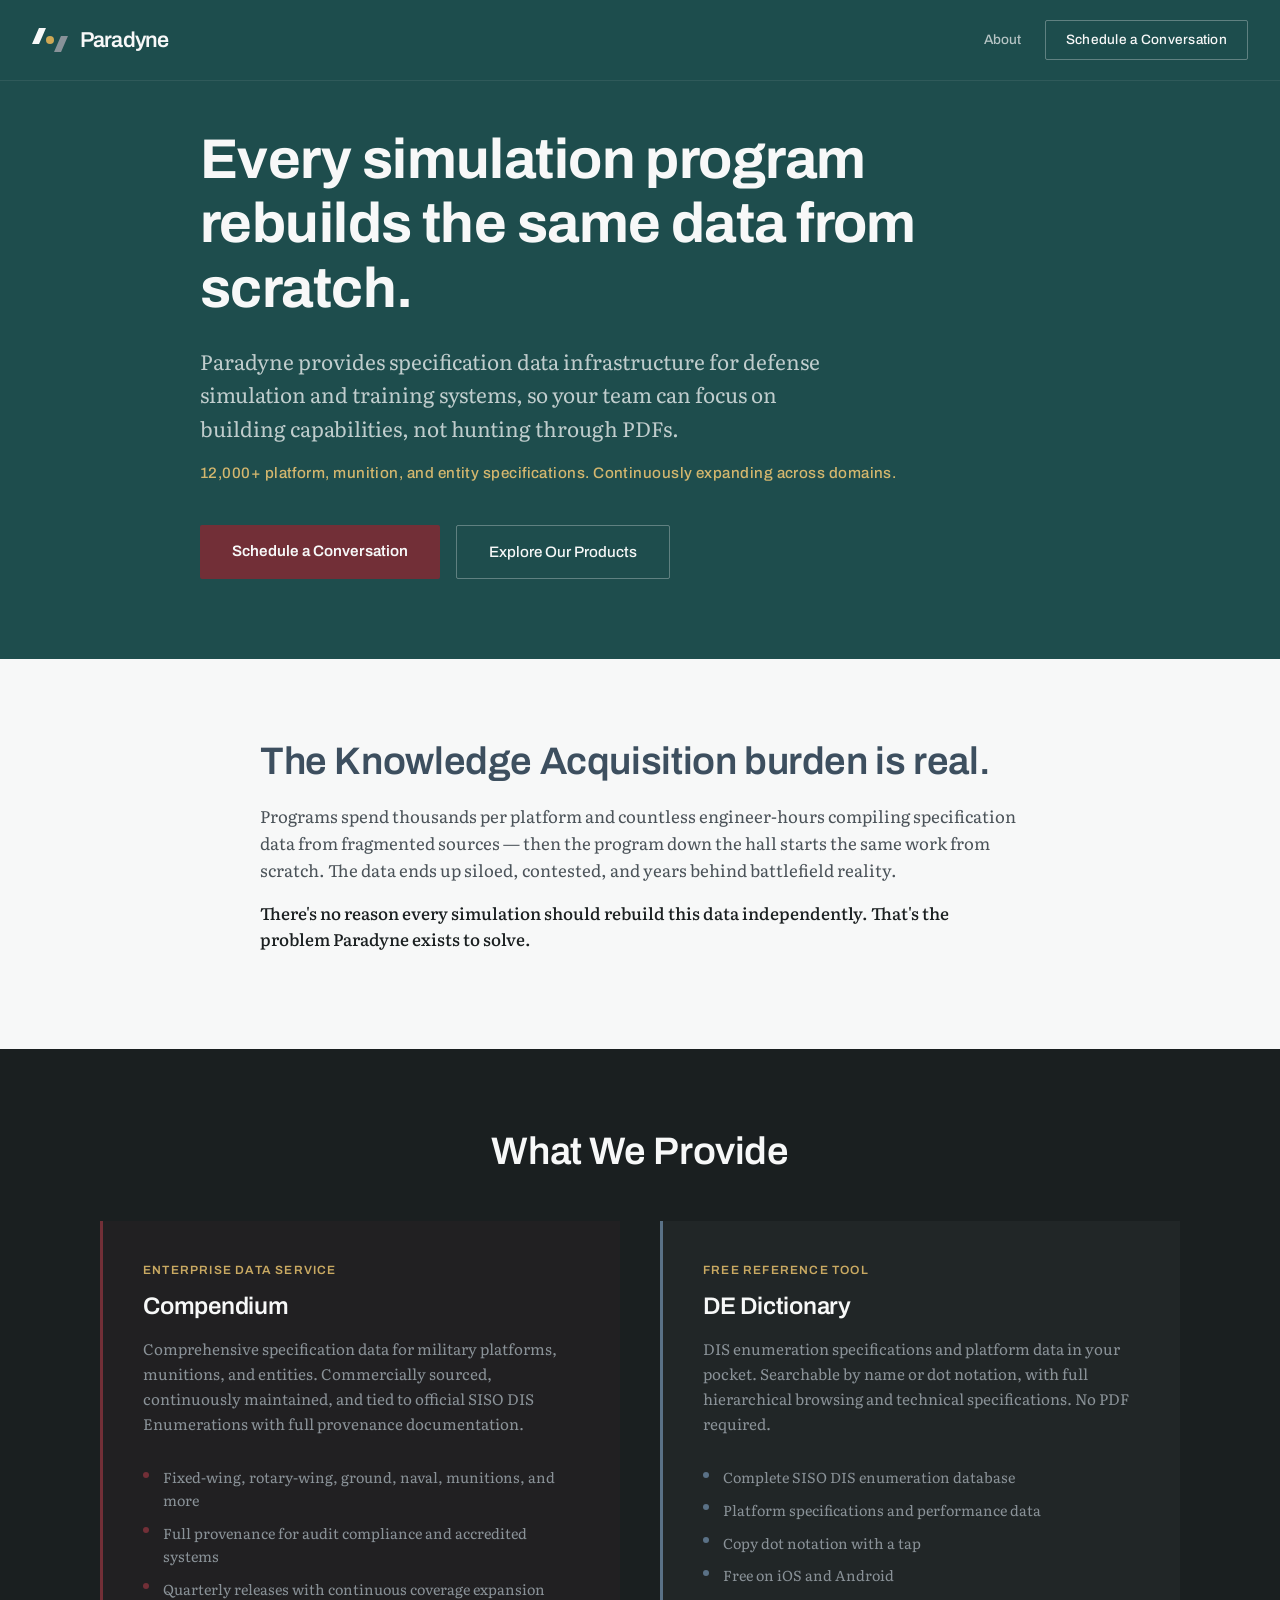
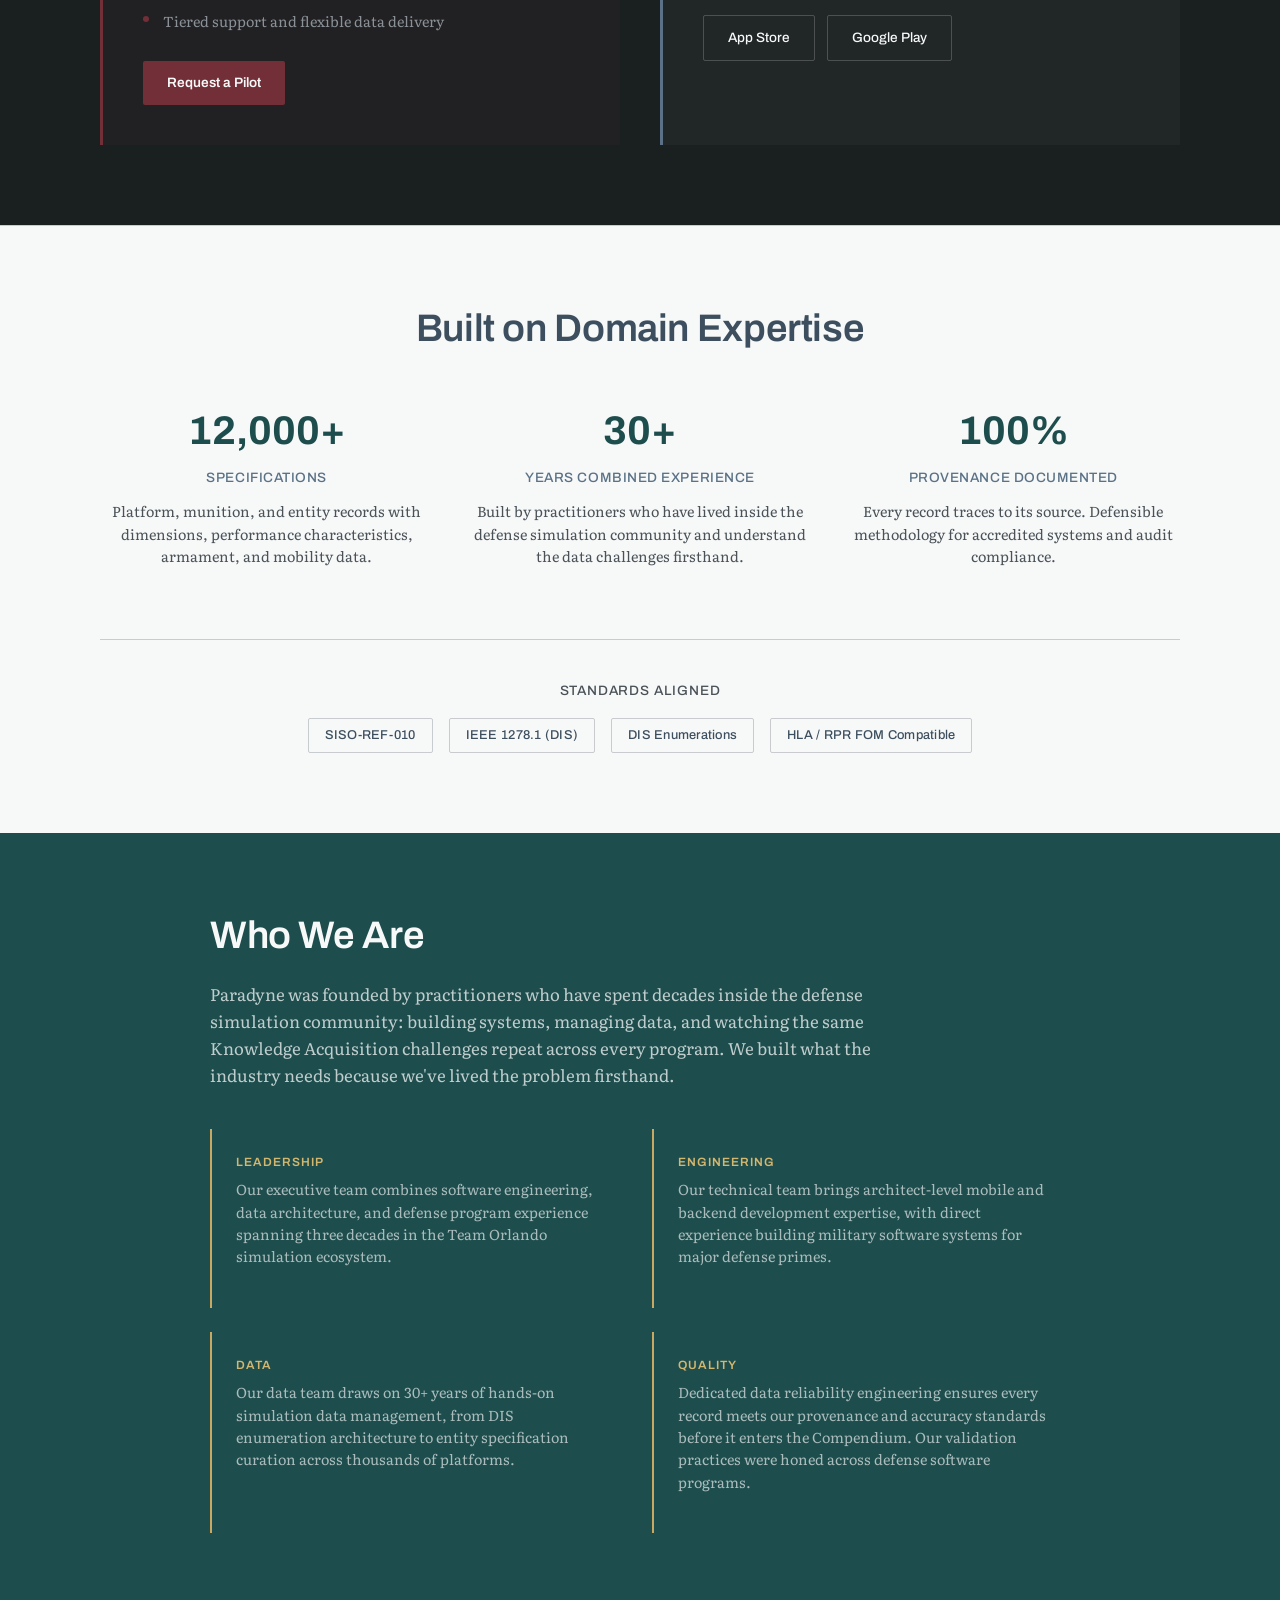
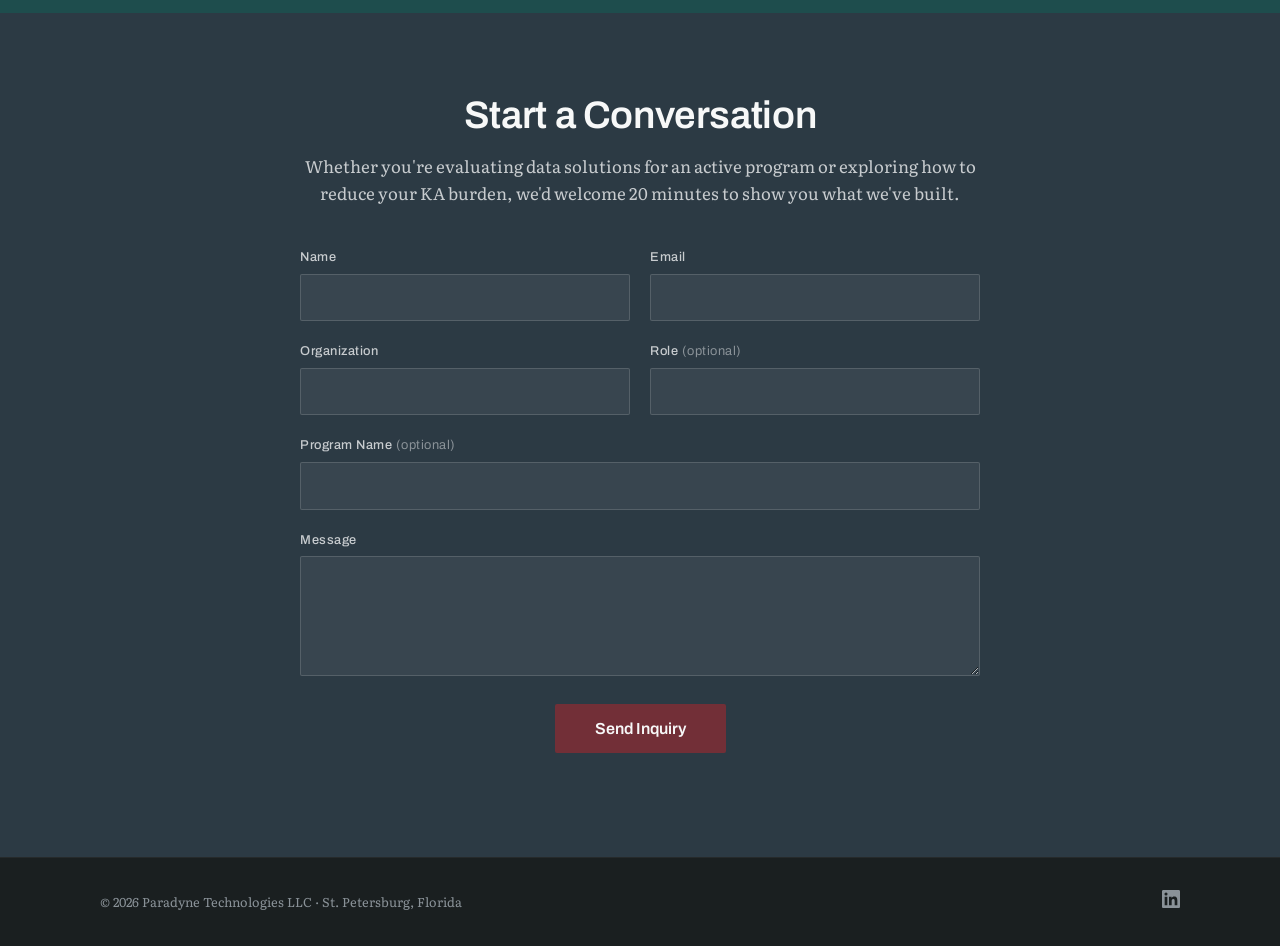
==== index.html @ e654d066 "Initial commit" ====
<!DOCTYPE html>
<html lang="en">
<head>
  <meta charset="UTF-8">
  <meta name="viewport" content="width=device-width, initial-scale=1.0">
  <title>Paradyne Technologies — Specification Data for Defense Simulation</title>
  <meta name="description" content="Authoritative specification data for defense simulation and training systems. 12,000+ platform, munition, and entity specifications tied to SISO DIS Enumerations.">
  <link rel="preconnect" href="https://fonts.googleapis.com">
  <link rel="preconnect" href="https://fonts.gstatic.com" crossorigin>
  <link href="https://fonts.googleapis.com/css2?family=Archivo:wght@500;600;700&family=Literata:ital,wght@0,400;0,500;1,400&display=swap" rel="stylesheet">
  <style>
    /* ===== Reset & Base ===== */
    *, *::before, *::after { margin: 0; padding: 0; box-sizing: border-box; }

    :root {
      /* Primary */
      --cinnabar: #722f37;
      --bearing: #3d4f5f;
      /* Secondary */
      --cranberry: #8b3a44;
      --steel: #5a7186;
      --deep-slate: #2c3a44;
      --fathom: #1e4d4d;
      /* Neutral */
      --near-black: #1a1f20;
      --graphite: #4a5258;
      --pewter: #8a9298;
      --silver: #c8cccf;
      --off-white: #f7f8f8;
      /* Accent */
      --copper: #b87333;
      --brass: #c9a962;
    }

    html { scroll-behavior: smooth; }

    body {
      font-family: 'Literata', Georgia, 'Times New Roman', serif;
      font-size: 18px;
      line-height: 1.6;
      color: var(--near-black);
      background: var(--off-white);
      -webkit-font-smoothing: antialiased;
      -moz-osx-font-smoothing: grayscale;
    }

    /* ===== Typography ===== */
    h1, h2, h3 {
      font-family: 'Archivo', -apple-system, 'Segoe UI', sans-serif;
      line-height: 1.15;
      letter-spacing: -0.01em;
    }

    h1 {
      font-weight: 700;
      font-size: clamp(2.2rem, 5vw, 3.5rem);
    }

    h2 {
      font-weight: 600;
      font-size: clamp(1.6rem, 3.5vw, 2.4rem);
      margin-bottom: 1.25rem;
    }

    h3 {
      font-family: 'Literata', Georgia, serif;
      font-weight: 500;
      font-size: 1.25rem;
      margin-bottom: 0.75rem;
    }

    p {
      margin-bottom: 1rem;
    }

    a {
      color: inherit;
      text-decoration: none;
    }

    /* ===== Layout ===== */
    .section {
      padding: 5rem 1.5rem;
    }

    .container {
      max-width: 1080px;
      margin: 0 auto;
    }

    /* ===== Header / Nav ===== */
    .site-header {
      position: fixed;
      top: 0;
      left: 0;
      right: 0;
      z-index: 100;
      padding: 1.25rem 2rem;
      display: flex;
      align-items: center;
      justify-content: space-between;
      background: rgba(30, 77, 77, 0.95);
      backdrop-filter: blur(8px);
      -webkit-backdrop-filter: blur(8px);
      border-bottom: 1px solid rgba(247, 248, 248, 0.08);
    }

    .logo-lockup {
      display: flex;
      align-items: center;
      gap: 0.75rem;
    }

    .logo-lockup img {
      height: 28px;
      width: auto;
      flex-shrink: 0;
    }

    .wordmark {
      font-family: 'Archivo', sans-serif;
      font-weight: 600;
      font-size: 1.35rem;
      color: var(--off-white);
      letter-spacing: -0.04em;
    }

    .nav-cta {
      font-family: 'Archivo', sans-serif;
      font-weight: 500;
      font-size: 0.85rem;
      color: var(--off-white);
      border: 1px solid rgba(247, 248, 248, 0.3);
      padding: 0.5rem 1.25rem;
      border-radius: 2px;
      transition: all 0.2s ease;
      letter-spacing: 0.02em;
    }

    .nav-cta:hover {
      background: rgba(247, 248, 248, 0.1);
      border-color: rgba(247, 248, 248, 0.5);
    }

    /* ===== Hero (on Fathom) ===== */
    .hero {
      background: var(--fathom);
      color: var(--off-white);
      padding: 8rem 1.5rem 5rem;
    }

    .hero .container {
      max-width: 880px;
    }

    .hero h1 {
      margin-bottom: 1.5rem;
    }

    .hero .subtitle {
      font-size: clamp(1.05rem, 2.2vw, 1.3rem);
      color: rgba(247, 248, 248, 0.75);
      max-width: 640px;
      margin-bottom: 1rem;
    }

    .hero .data-line {
      font-family: 'Archivo', sans-serif;
      font-weight: 500;
      font-size: 0.95rem;
      color: #d4b76e;
      letter-spacing: 0.03em;
      margin-bottom: 2.5rem;
    }

    .hero-ctas {
      display: flex;
      gap: 1rem;
      flex-wrap: wrap;
    }

    .btn-primary {
      font-family: 'Archivo', sans-serif;
      font-weight: 600;
      font-size: 0.95rem;
      background: var(--cinnabar);
      color: var(--off-white);
      padding: 0.85rem 2rem;
      border: none;
      border-radius: 2px;
      cursor: pointer;
      transition: background 0.2s ease;
      text-decoration: none;
      display: inline-block;
    }

    .btn-primary:hover {
      background: var(--cranberry);
    }

    .btn-secondary {
      font-family: 'Archivo', sans-serif;
      font-weight: 500;
      font-size: 0.95rem;
      color: var(--off-white);
      padding: 0.85rem 2rem;
      border: 1px solid rgba(247, 248, 248, 0.3);
      border-radius: 2px;
      cursor: pointer;
      transition: all 0.2s ease;
      text-decoration: none;
      display: inline-block;
      background: transparent;
    }

    .btn-secondary:hover {
      border-color: rgba(247, 248, 248, 0.6);
      background: rgba(247, 248, 248, 0.05);
    }

    /* ===== Problem Section (light) ===== */
    .problem {
      background: var(--off-white);
      color: var(--near-black);
    }

    .problem .container {
      max-width: 760px;
    }

    .problem h2 {
      color: var(--bearing);
    }

    .problem p {
      color: var(--graphite);
      font-size: 1.05rem;
    }

    .problem .emphasis {
      color: var(--near-black);
      font-weight: 500;
    }

    /* ===== Products Section (dark) ===== */
    .products {
      background: var(--near-black);
      color: var(--off-white);
    }

    .products h2 {
      text-align: center;
      margin-bottom: 3rem;
    }

    .products-grid {
      display: grid;
      grid-template-columns: 1fr 1fr;
      gap: 2.5rem;
    }

    .product-card {
      padding: 2.5rem;
      background: rgba(247, 248, 248, 0.03);
      border-left: 3px solid var(--steel);
      border-radius: 0;
    }

    .product-card.compendium {
      background: rgba(114, 47, 55, 0.08);
      border-left: 3px solid var(--cinnabar);
    }

    .product-label {
      font-family: 'Archivo', sans-serif;
      font-weight: 600;
      font-size: 0.75rem;
      letter-spacing: 0.1em;
      text-transform: uppercase;
      color: var(--brass);
      margin-bottom: 0.75rem;
    }

    .product-card h3 {
      font-family: 'Archivo', sans-serif;
      font-weight: 600;
      font-size: 1.5rem;
      margin-bottom: 1rem;
    }

    .product-card p {
      color: var(--pewter);
      font-size: 0.95rem;
      line-height: 1.65;
      margin-bottom: 1.5rem;
    }

    .product-card .btn-primary {
      font-size: 0.85rem;
      padding: 0.7rem 1.5rem;
    }

    .product-card .btn-outline {
      font-family: 'Archivo', sans-serif;
      font-weight: 500;
      font-size: 0.85rem;
      color: var(--off-white);
      padding: 0.7rem 1.5rem;
      border: 1px solid rgba(247, 248, 248, 0.2);
      border-radius: 2px;
      text-decoration: none;
      display: inline-block;
      transition: all 0.2s ease;
    }

    .product-card .btn-outline:hover {
      border-color: rgba(247, 248, 248, 0.5);
      background: rgba(247, 248, 248, 0.05);
    }

    .product-features {
      list-style: none;
      margin-bottom: 1.5rem;
    }

    .product-features li {
      color: var(--pewter);
      font-size: 0.9rem;
      padding: 0.3rem 0;
      padding-left: 1.25rem;
      position: relative;
    }

    .product-features li::before {
      content: '';
      position: absolute;
      left: 0;
      top: 0.7rem;
      width: 6px;
      height: 6px;
      background: var(--cinnabar);
      border-radius: 50%;
    }

    .product-card.dictionary .product-features li::before {
      background: var(--steel);
    }

    /* ===== Credibility Section (light) ===== */
    .credibility {
      background: var(--off-white);
      border-top: 1px solid var(--silver);
    }

    .credibility h2 {
      color: var(--bearing);
      text-align: center;
      margin-bottom: 3rem;
    }

    .cred-grid {
      display: grid;
      grid-template-columns: repeat(3, 1fr);
      gap: 2.5rem;
    }

    .cred-item {
      text-align: center;
    }

    .cred-number {
      font-family: 'Archivo', sans-serif;
      font-weight: 700;
      font-size: 2.5rem;
      color: var(--fathom);
      margin-bottom: 0.25rem;
    }

    .cred-label {
      font-family: 'Archivo', sans-serif;
      font-weight: 500;
      font-size: 0.85rem;
      color: var(--steel);
      letter-spacing: 0.04em;
      text-transform: uppercase;
      margin-bottom: 0.75rem;
    }

    .cred-detail {
      font-size: 0.9rem;
      color: var(--graphite);
      line-height: 1.55;
    }

    .standards-bar {
      margin-top: 3.5rem;
      padding-top: 2.5rem;
      border-top: 1px solid var(--silver);
      text-align: center;
    }

    .standards-bar p {
      font-family: 'Archivo', sans-serif;
      font-weight: 500;
      font-size: 0.85rem;
      color: var(--graphite);
      letter-spacing: 0.06em;
      text-transform: uppercase;
    }

    .standards-tags {
      display: flex;
      justify-content: center;
      gap: 1rem;
      flex-wrap: wrap;
      margin-top: 1rem;
    }

    .standards-tags span {
      font-family: 'Archivo', sans-serif;
      font-weight: 500;
      font-size: 0.8rem;
      color: var(--bearing);
      border: 1px solid var(--silver);
      padding: 0.4rem 1rem;
      border-radius: 2px;
      letter-spacing: 0.02em;
    }

    /* ===== About Section (dark, Fathom) ===== */
    .about {
      background: var(--fathom);
      color: var(--off-white);
    }

    .about .container {
      max-width: 860px;
    }

    .about h2 {
      margin-bottom: 1.5rem;
    }

    .about .about-intro {
      color: rgba(247, 248, 248, 0.75);
      font-size: 1.05rem;
      max-width: 680px;
      margin-bottom: 2.5rem;
    }

    .team-highlights {
      display: grid;
      grid-template-columns: repeat(2, 1fr);
      gap: 1.5rem;
    }

    .team-highlight {
      padding: 1.5rem;
      border-left: 2px solid var(--brass);
    }

    .team-highlight .th-role {
      font-family: 'Archivo', sans-serif;
      font-weight: 600;
      font-size: 0.75rem;
      letter-spacing: 0.08em;
      text-transform: uppercase;
      color: #d4b76e;
      margin-bottom: 0.4rem;
    }

    .team-highlight p {
      color: rgba(247, 248, 248, 0.65);
      font-size: 0.9rem;
      line-height: 1.55;
    }

    /* ===== Contact Section (dark) ===== */
    .contact {
      background: var(--deep-slate);
      color: var(--off-white);
    }

    .contact .container {
      max-width: 680px;
    }

    .contact h2 {
      margin-bottom: 1rem;
      text-align: center;
    }

    .contact .contact-body {
      color: var(--silver);
      font-size: 1.05rem;
      margin-bottom: 2.5rem;
      text-align: center;
    }

    .contact-form {
      text-align: left;
    }

    .form-row {
      display: grid;
      grid-template-columns: 1fr 1fr;
      gap: 1.25rem;
    }

    .form-group {
      margin-bottom: 1.25rem;
    }

    .form-group.full-width {
      grid-column: 1 / -1;
    }

    .form-group label {
      display: block;
      font-family: 'Archivo', sans-serif;
      font-weight: 500;
      font-size: 0.8rem;
      letter-spacing: 0.04em;
      color: var(--silver);
      margin-bottom: 0.4rem;
    }

    .form-group label .optional {
      color: var(--pewter);
      font-weight: 400;
    }

    .form-group input,
    .form-group textarea {
      width: 100%;
      padding: 0.7rem 0.9rem;
      font-family: 'Literata', Georgia, serif;
      font-size: 0.95rem;
      color: var(--off-white);
      background: rgba(247, 248, 248, 0.06);
      border: 1px solid rgba(247, 248, 248, 0.15);
      border-radius: 2px;
      transition: border-color 0.2s ease, background 0.2s ease;
      -webkit-appearance: none;
    }

    .form-group input::placeholder,
    .form-group textarea::placeholder {
      color: var(--graphite);
    }

    .form-group input:focus,
    .form-group textarea:focus {
      outline: none;
      border-color: rgba(247, 248, 248, 0.35);
      background: rgba(247, 248, 248, 0.09);
    }

    .form-group textarea {
      min-height: 120px;
      resize: vertical;
    }

    .form-submit {
      text-align: center;
      margin-top: 0.5rem;
    }

    .form-submit .btn-primary {
      font-size: 1rem;
      padding: 1rem 2.5rem;
      border: none;
      cursor: pointer;
    }

    .form-submit .btn-primary:disabled {
      opacity: 0.6;
      cursor: not-allowed;
    }

    .form-status {
      text-align: center;
      margin-top: 1.5rem;
      font-size: 0.95rem;
    }

    .form-status.success {
      color: var(--brass);
    }

    .form-status.error {
      color: var(--cranberry);
    }

    /* ===== Footer ===== */
    .site-footer {
      background: var(--near-black);
      color: var(--pewter);
      padding: 2rem 1.5rem;
      border-top: 1px solid rgba(247, 248, 248, 0.05);
    }

    .footer-inner {
      max-width: 1080px;
      margin: 0 auto;
      display: flex;
      justify-content: space-between;
      align-items: center;
      flex-wrap: wrap;
      gap: 1rem;
    }

    .footer-left {
      font-size: 0.8rem;
    }

    .footer-right {
      display: flex;
      gap: 1.5rem;
      align-items: center;
    }

    .footer-right a {
      color: var(--pewter);
      font-size: 0.8rem;
      transition: color 0.2s ease;
    }

    .footer-right a:hover {
      color: var(--off-white);
    }

    /* LinkedIn icon */
    .linkedin-icon {
      width: 18px;
      height: 18px;
      fill: var(--pewter);
      transition: fill 0.2s ease;
    }

    .footer-right a:hover .linkedin-icon {
      fill: var(--off-white);
    }

    /* ===== Skip Link ===== */
    .skip-link {
      position: absolute;
      top: -100%;
      left: 1rem;
      z-index: 200;
      background: var(--cinnabar);
      color: var(--off-white);
      padding: 0.75rem 1.5rem;
      font-family: 'Archivo', sans-serif;
      font-size: 0.9rem;
      border-radius: 2px;
      transition: top 0.15s ease;
    }

    .skip-link:focus {
      top: 0.75rem;
    }

    /* ===== Responsive ===== */
    @media (max-width: 768px) {
      .site-header {
        padding: 1rem 1.25rem;
      }

      .wordmark {
        font-size: 1.15rem;
      }

      .hero {
        padding: 8rem 1.25rem 4rem;
        min-height: auto;
      }

      .section {
        padding: 3.5rem 1.25rem;
      }

      .products-grid {
        grid-template-columns: 1fr;
      }

      .cred-grid {
        grid-template-columns: 1fr;
        gap: 2rem;
      }

      .cred-item {
        text-align: left;
      }

      .team-highlights {
        grid-template-columns: 1fr;
      }

      .form-row {
        grid-template-columns: 1fr;
      }

      .hero-ctas {
        flex-direction: column;
      }

      .hero-ctas .btn-primary,
      .hero-ctas .btn-secondary {
        text-align: center;
      }

      .footer-inner {
        flex-direction: column;
        text-align: center;
      }
    }
  </style>
</head>
<body>

  <a href="#main" class="skip-link">Skip to main content</a>

  <!-- ===== Header ===== -->
  <header class="site-header">
    <a href="#" class="logo-lockup">
      <img src="images/Glyph-Alternate.svg" alt="Paradyne" width="36" height="24" style="height: 24px; width: auto;">
      <span class="wordmark">Paradyne</span>
    </a>
    <nav aria-label="Main navigation" style="display: flex; align-items: center; gap: 1.5rem;">
      <a href="#about" style="font-family: 'Archivo', sans-serif; font-weight: 500; font-size: 0.85rem; color: rgba(247,248,248,0.7); transition: color 0.2s ease;" onmouseover="this.style.color='#f7f8f8'" onmouseout="this.style.color='rgba(247,248,248,0.7)'">About</a>
      <a href="#contact" class="nav-cta">Schedule a Conversation</a>
    </nav>
  </header>

  <!-- ===== Main Content ===== -->
  <main id="main">

  <!-- ===== Hero ===== -->
  <section class="hero section">
    <div class="container">
      <h1>Every simulation program rebuilds the same data from scratch.</h1>
      <p class="subtitle">Paradyne provides specification data infrastructure for defense simulation and training systems, so your team can focus on building capabilities, not hunting through PDFs.</p>
      <p class="data-line">12,000+ platform, munition, and entity specifications. Continuously expanding across domains.</p>
      <div class="hero-ctas">
        <a href="#contact" class="btn-primary">Schedule a Conversation</a>
        <a href="#products" class="btn-secondary">Explore Our Products</a>
      </div>
    </div>
  </section>

  <!-- ===== Problem ===== -->
  <section class="problem section">
    <div class="container">
      <h2>The Knowledge Acquisition burden is real.</h2>
      <p>Programs spend thousands per platform and countless engineer-hours compiling specification data from fragmented sources — then the program down the hall starts the same work from scratch. The data ends up siloed, contested, and years behind battlefield reality.</p>
      <p class="emphasis">There's no reason every simulation should rebuild this data independently. That's the problem Paradyne exists to solve.</p>
    </div>
  </section>

  <!-- ===== Products ===== -->
  <section class="products section" id="products">
    <div class="container">
      <h2>What We Provide</h2>
      <div class="products-grid">
        <!-- Compendium -->
        <div class="product-card compendium">
          <div class="product-label">Enterprise Data Service</div>
          <h3>Compendium</h3>
          <p>Comprehensive specification data for military platforms, munitions, and entities. Commercially sourced, continuously maintained, and tied to official SISO DIS Enumerations with full provenance documentation.</p>
          <ul class="product-features">
            <li>Fixed-wing, rotary-wing, ground, naval, munitions, and more</li>
            <li>Full provenance for audit compliance and accredited systems</li>
            <li>Quarterly releases with continuous coverage expansion</li>
            <li>Tiered support and flexible data delivery</li>
          </ul>
          <a href="#contact" class="btn-primary">Request a Pilot</a>
        </div>
        <!-- DE Dictionary -->
        <div class="product-card dictionary">
          <div class="product-label">Free Reference Tool</div>
          <h3>DE Dictionary</h3>
          <p>DIS enumeration specifications and platform data in your pocket. Searchable by name or dot notation, with full hierarchical browsing and technical specifications. No PDF required.</p>
          <ul class="product-features">
            <li>Complete SISO DIS enumeration database</li>
            <li>Platform specifications and performance data</li>
            <li>Copy dot notation with a tap</li>
            <li>Free on iOS and Android</li>
          </ul>
          <div style="display: flex; gap: 0.75rem; flex-wrap: wrap;">
            <a href="https://apps.apple.com/app/id6754333997" class="btn-outline" target="_blank" rel="noopener">App Store</a>
            <a href="https://play.google.com/store/apps/details?id=tech.paradyne.dedictionary" class="btn-outline" target="_blank" rel="noopener">Google Play</a>
          </div>
        </div>
      </div>
    </div>
  </section>

  <!-- ===== Credibility ===== -->
  <section class="credibility section">
    <div class="container">
      <h2>Built on Domain Expertise</h2>
      <div class="cred-grid">
        <div class="cred-item">
          <div class="cred-number">12,000+</div>
          <div class="cred-label">Specifications</div>
          <p class="cred-detail">Platform, munition, and entity records with dimensions, performance characteristics, armament, and mobility data.</p>
        </div>
        <div class="cred-item">
          <div class="cred-number">30+</div>
          <div class="cred-label">Years Combined Experience</div>
          <p class="cred-detail">Built by practitioners who have lived inside the defense simulation community and understand the data challenges firsthand.</p>
        </div>
        <div class="cred-item">
          <div class="cred-number">100%</div>
          <div class="cred-label">Provenance Documented</div>
          <p class="cred-detail">Every record traces to its source. Defensible methodology for accredited systems and audit compliance.</p>
        </div>
      </div>
      <div class="standards-bar">
        <p>Standards Aligned</p>
        <div class="standards-tags">
          <span>SISO-REF-010</span>
          <span>IEEE 1278.1 (DIS)</span>
          <span>DIS Enumerations</span>
          <span>HLA / RPR FOM Compatible</span>
        </div>
      </div>
    </div>
  </section>

  <!-- ===== About ===== -->
  <section class="about section" id="about">
    <div class="container">
      <h2>Who We Are</h2>
      <p class="about-intro">Paradyne was founded by practitioners who have spent decades inside the defense simulation community: building systems, managing data, and watching the same Knowledge Acquisition challenges repeat across every program. We built what the industry needs because we've lived the problem firsthand.</p>
      <div class="team-highlights">
        <div class="team-highlight">
          <div class="th-role">Leadership</div>
          <p>Our executive team combines software engineering, data architecture, and defense program experience spanning three decades in the Team Orlando simulation ecosystem.</p>
        </div>
        <div class="team-highlight">
          <div class="th-role">Engineering</div>
          <p>Our technical team brings architect-level mobile and backend development expertise, with direct experience building military software systems for major defense primes.</p>
        </div>
        <div class="team-highlight">
          <div class="th-role">Data</div>
          <p>Our data team draws on 30+ years of hands-on simulation data management, from DIS enumeration architecture to entity specification curation across thousands of platforms.</p>
        </div>
        <div class="team-highlight">
          <div class="th-role">Quality</div>
          <p>Dedicated data reliability engineering ensures every record meets our provenance and accuracy standards before it enters the Compendium. Our validation practices were honed across defense software programs.</p>
        </div>
      </div>
    </div>
  </section>

  <!-- ===== Contact ===== -->
  <section class="contact section" id="contact">
    <div class="container">
      <h2>Start a Conversation</h2>
      <p class="contact-body">Whether you're evaluating data solutions for an active program or exploring how to reduce your KA burden, we'd welcome 20 minutes to show you what we've built.</p>
      <form id="contact-form" class="contact-form" novalidate>
        <div class="form-row">
          <div class="form-group">
            <label for="contact-name">Name</label>
            <input type="text" id="contact-name" name="name" required autocomplete="name">
          </div>
          <div class="form-group">
            <label for="contact-email">Email</label>
            <input type="email" id="contact-email" name="email" required autocomplete="email">
          </div>
        </div>
        <div class="form-row">
          <div class="form-group">
            <label for="contact-org">Organization</label>
            <input type="text" id="contact-org" name="organization" required autocomplete="organization">
          </div>
          <div class="form-group">
            <label for="contact-role">Role <span class="optional">(optional)</span></label>
            <input type="text" id="contact-role" name="role" autocomplete="organization-title">
          </div>
        </div>
        <div class="form-group">
          <label for="contact-program">Program Name <span class="optional">(optional)</span></label>
          <input type="text" id="contact-program" name="program">
        </div>
        <div class="form-group">
          <label for="contact-message">Message</label>
          <textarea id="contact-message" name="message" required></textarea>
        </div>
        <div class="form-submit">
          <button type="submit" class="btn-primary">Send Inquiry</button>
        </div>
        <div id="form-status" class="form-status" role="alert" aria-live="polite"></div>
      </form>
    </div>
  </section>

  </main>

  <!-- ===== Footer ===== -->
  <footer class="site-footer">
    <div class="footer-inner">
      <div class="footer-left">
        &copy; 2026 Paradyne Technologies LLC &middot; St. Petersburg, Florida
      </div>
      <div class="footer-right">
        <a href="https://www.linkedin.com/company/paradyne-tech" target="_blank" rel="noopener" aria-label="Paradyne on LinkedIn">
          <svg class="linkedin-icon" viewBox="0 0 24 24" xmlns="http://www.w3.org/2000/svg">
            <path d="M20.447 20.452h-3.554v-5.569c0-1.328-.027-3.037-1.852-3.037-1.853 0-2.136 1.445-2.136 2.939v5.667H9.351V9h3.414v1.561h.046c.477-.9 1.637-1.85 3.37-1.85 3.601 0 4.267 2.37 4.267 5.455v6.286zM5.337 7.433a2.062 2.062 0 01-2.063-2.065 2.064 2.064 0 112.063 2.065zm1.782 13.019H3.555V9h3.564v11.452zM22.225 0H1.771C.792 0 0 .774 0 1.729v20.542C0 23.227.792 24 1.771 24h20.451C23.2 24 24 23.227 24 22.271V1.729C24 .774 23.2 0 22.222 0h.003z"/>
          </svg>
        </a>
      </div>
    </div>
  </footer>

  <script>
    (function() {
      var form = document.getElementById('contact-form');
      var status = document.getElementById('form-status');
      var submitBtn = form.querySelector('button[type="submit"]');

      form.addEventListener('submit', function(e) {
        e.preventDefault();
        status.textContent = '';
        status.className = 'form-status';

        var name = form.elements['name'].value.trim();
        var email = form.elements['email'].value.trim();
        var org = form.elements['organization'].value.trim();
        var message = form.elements['message'].value.trim();

        if (!name || !email || !org || !message) {
          status.textContent = 'Please fill in all required fields.';
          status.className = 'form-status error';
          return;
        }

        var emailPattern = /^[^\s@]+@[^\s@]+\.[^\s@]+$/;
        if (!emailPattern.test(email)) {
          status.textContent = 'Please enter a valid email address.';
          status.className = 'form-status error';
          return;
        }

        submitBtn.disabled = true;
        submitBtn.textContent = 'Sending…';

        var data = {
          name: name,
          email: email,
          organization: org,
          role: form.elements['role'].value.trim(),
          program: form.elements['program'].value.trim(),
          message: message
        };

        fetch('/api/contact', {
          method: 'POST',
          headers: { 'Content-Type': 'application/json' },
          body: JSON.stringify(data)
        })
        .then(function(res) { return res.json().then(function(body) { return { ok: res.ok, body: body }; }); })
        .then(function(result) {
          if (result.ok) {
            status.textContent = 'Thank you. We\'ll be in touch shortly.';
            status.className = 'form-status success';
            form.reset();
          } else {
            status.textContent = result.body.error || 'Something went wrong. Please try again.';
            status.className = 'form-status error';
          }
        })
        .catch(function() {
          status.textContent = 'Unable to send your message. Please try again later.';
          status.className = 'form-status error';
        })
        .finally(function() {
          submitBtn.disabled = false;
          submitBtn.textContent = 'Send Inquiry';
        });
      });
    })();
  </script>

</body>
</html>
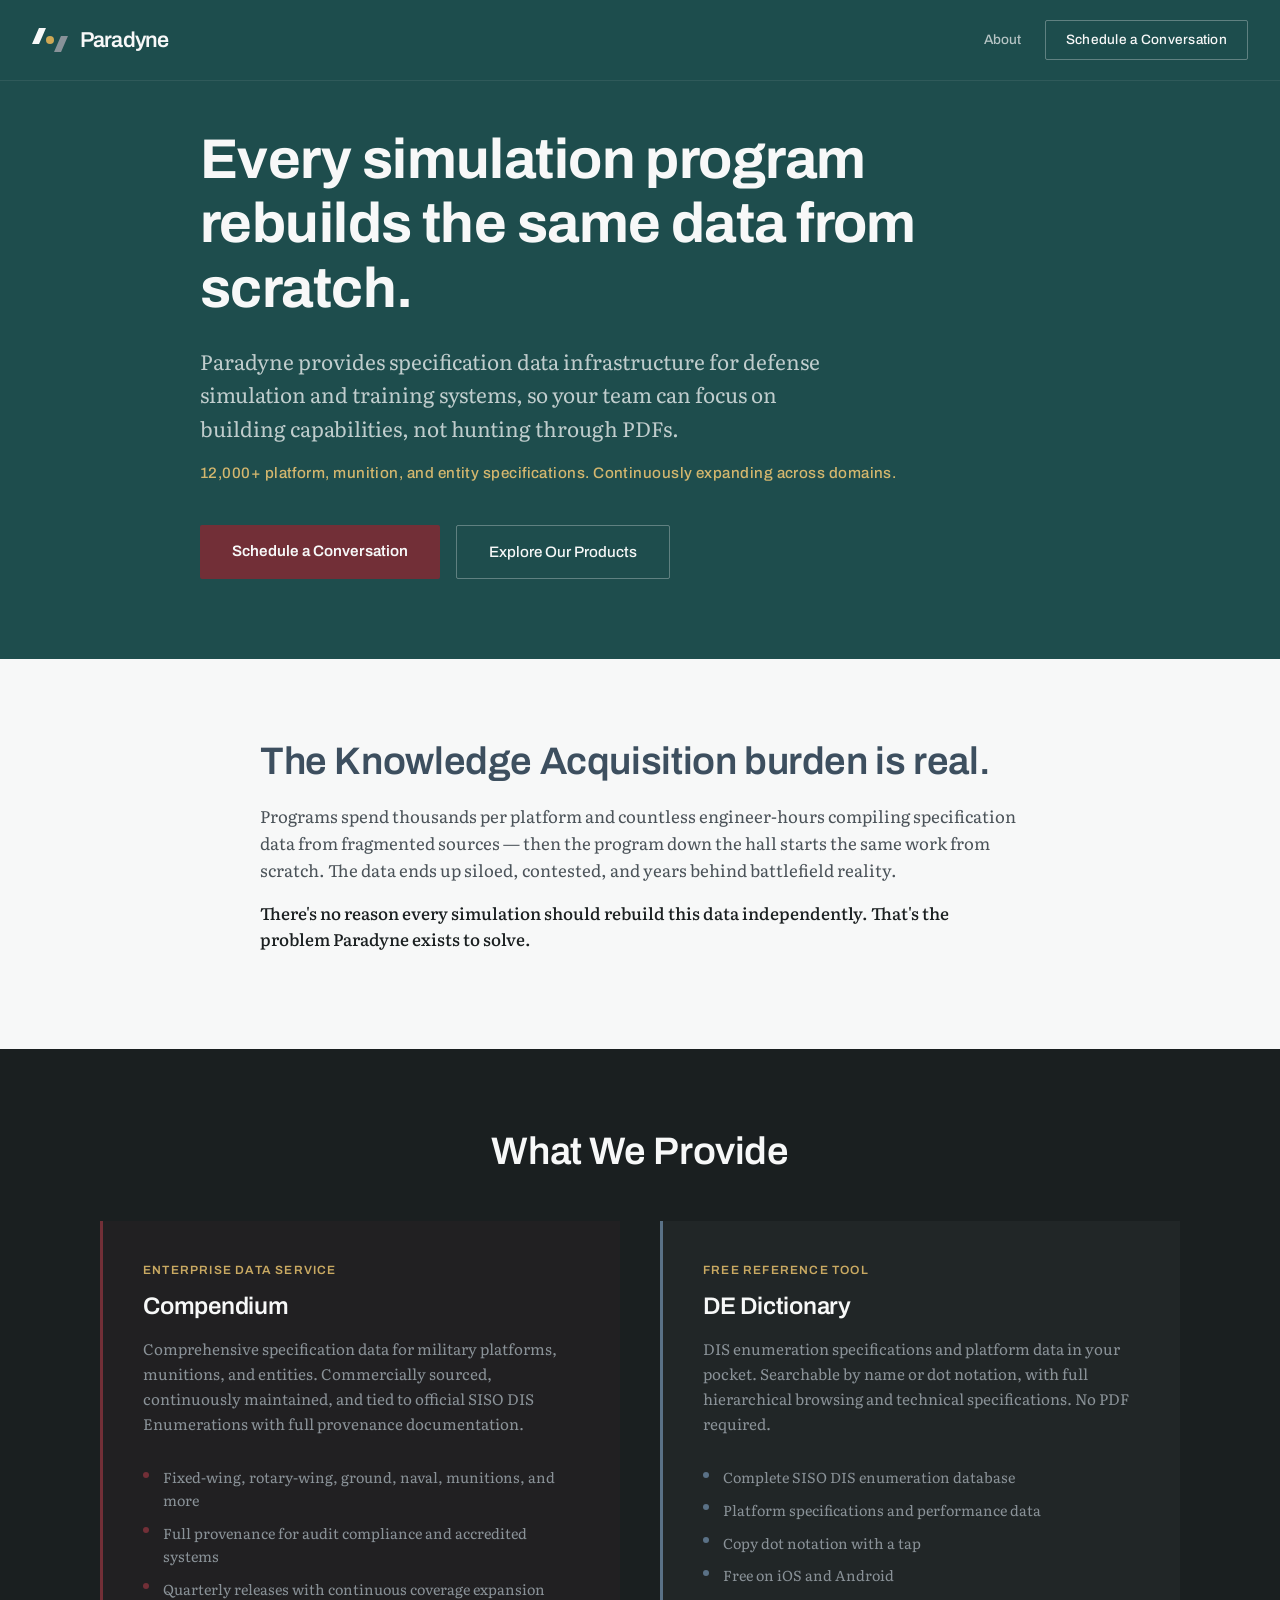
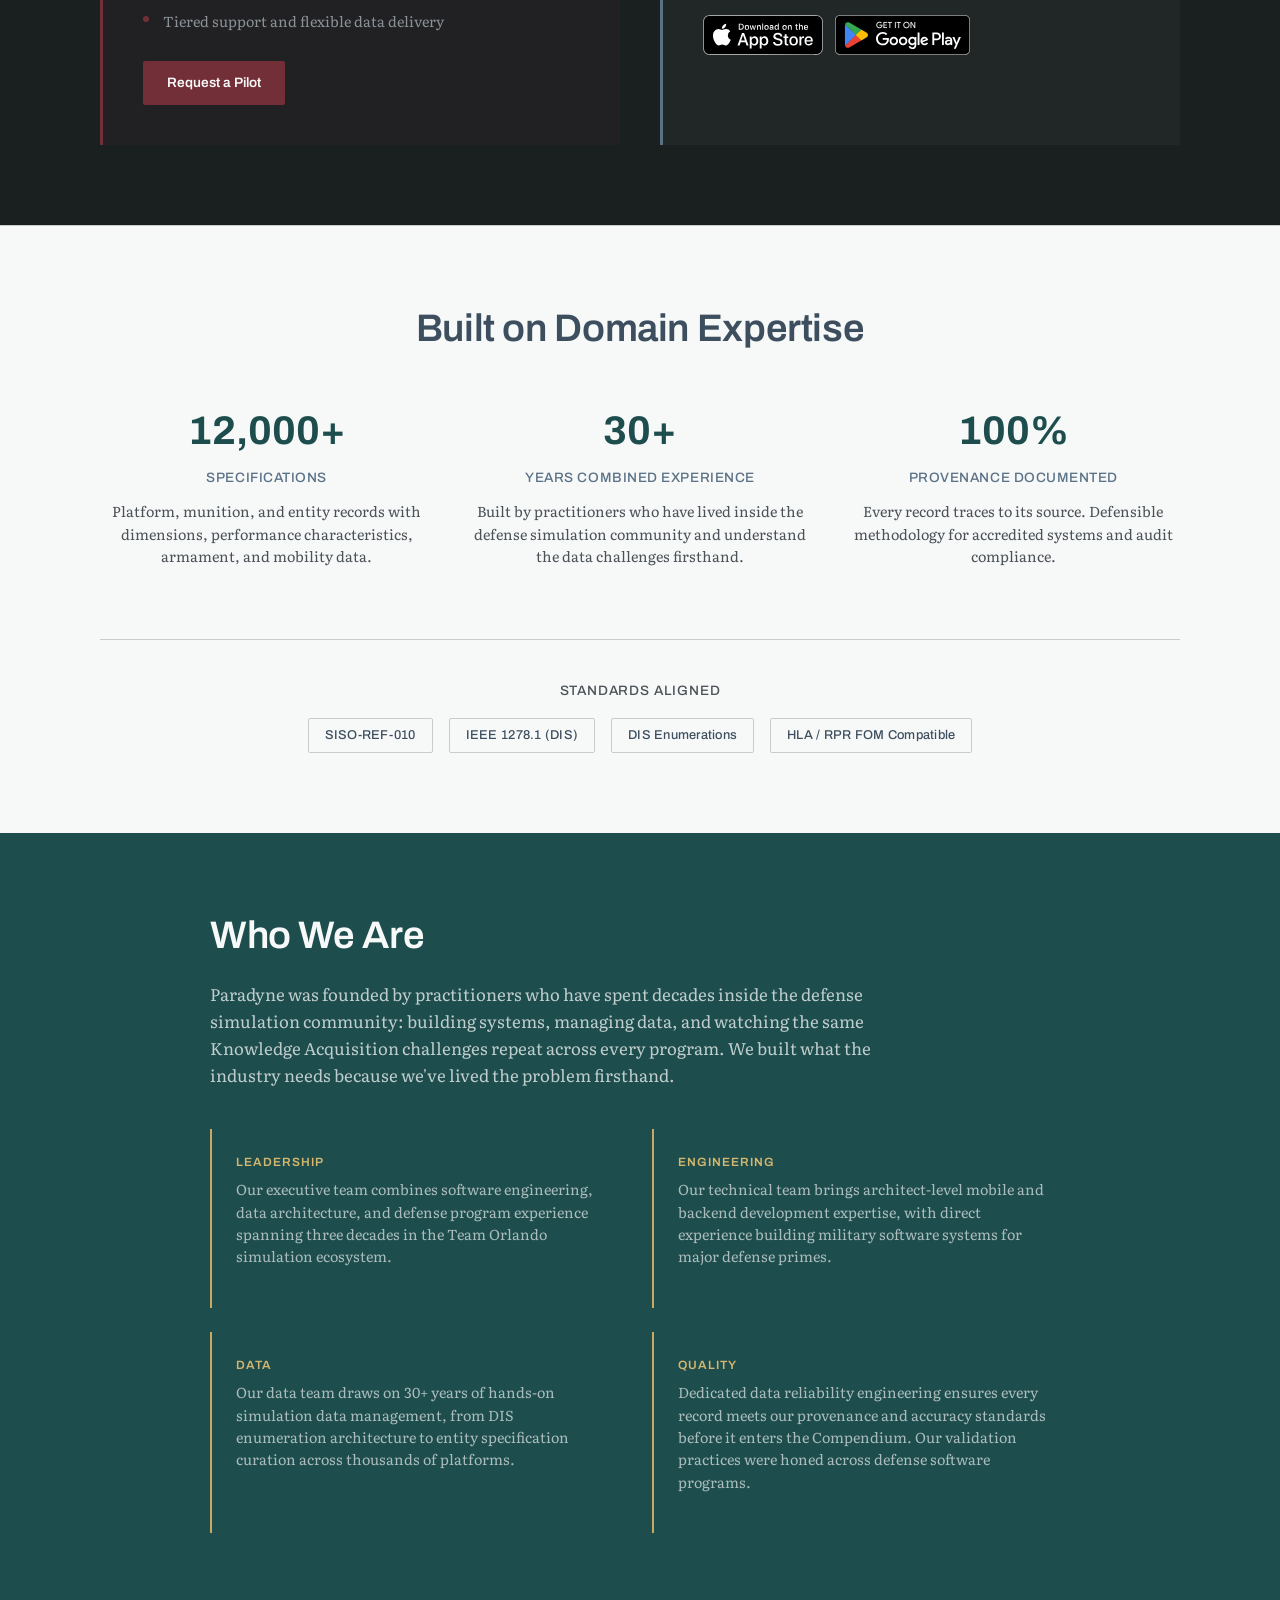
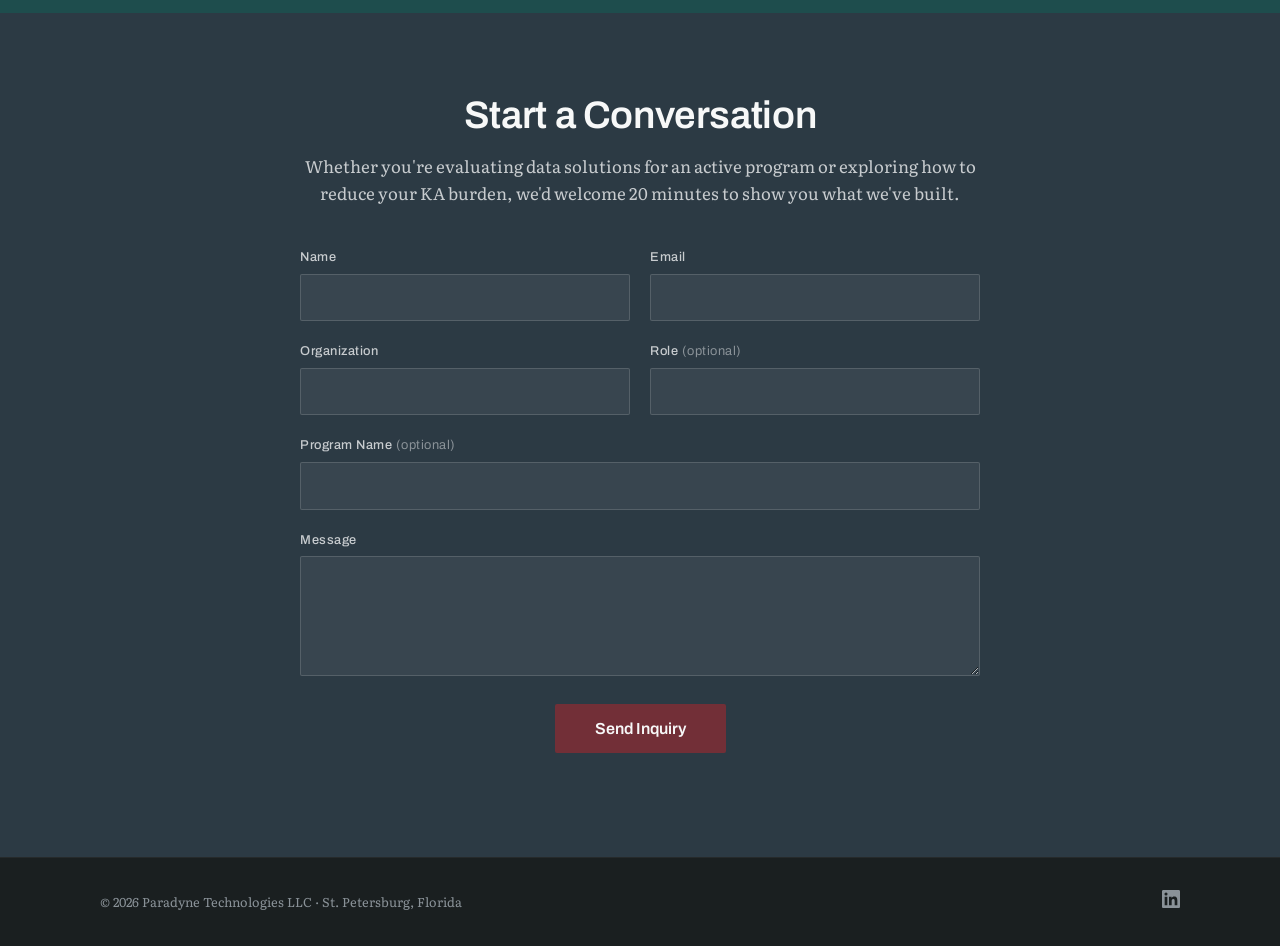
==== commit c3f3a725: "Added favicon and backups, app store buttons, open graph social cards, and honeypot form rejection." ====
--- a/index.html
+++ b/index.html
@@ -5,6 +5,24 @@
   <meta name="viewport" content="width=device-width, initial-scale=1.0">
   <title>Paradyne Technologies — Specification Data for Defense Simulation</title>
   <meta name="description" content="Authoritative specification data for defense simulation and training systems. 12,000+ platform, munition, and entity specifications tied to SISO DIS Enumerations.">
+  <!-- Open Graph -->
+  <meta property="og:type" content="website">
+  <meta property="og:url" content="https://paradyne.tech/">
+  <meta property="og:title" content="Paradyne Technologies — Specification Data for Defense Simulation">
+  <meta property="og:description" content="Authoritative specification data for defense simulation and training systems. 12,000+ platform, munition, and entity specifications tied to SISO DIS Enumerations.">
+  <meta property="og:image" content="https://paradyne.tech/og-image.png">
+  <meta property="og:image:width" content="1200">
+  <meta property="og:image:height" content="630">
+  <!-- Twitter Card -->
+  <meta name="twitter:card" content="summary_large_image">
+  <meta name="twitter:title" content="Paradyne Technologies — Specification Data for Defense Simulation">
+  <meta name="twitter:description" content="Authoritative specification data for defense simulation and training systems. 12,000+ platform, munition, and entity specifications tied to SISO DIS Enumerations.">
+  <meta name="twitter:image" content="https://paradyne.tech/og-image.png">
+  <link rel="icon" href="/favicon.svg" type="image/svg+xml">
+  <link rel="icon" href="/favicon.ico" sizes="48x48">
+  <link rel="apple-touch-icon" href="/apple-touch-icon.png">
+  <link rel="manifest" href="/site.webmanifest">
+  <meta name="theme-color" content="#1e4d4d">
   <link rel="preconnect" href="https://fonts.googleapis.com">
   <link rel="preconnect" href="https://fonts.gstatic.com" crossorigin>
   <link href="https://fonts.googleapis.com/css2?family=Archivo:wght@500;600;700&family=Literata:ital,wght@0,400;0,500;1,400&display=swap" rel="stylesheet">
@@ -300,6 +318,19 @@
       padding: 0.7rem 1.5rem;
     }
 
+    .store-badges {
+      display: flex;
+      gap: 0.75rem;
+      flex-wrap: wrap;
+      align-items: center;
+    }
+
+    .store-badges a img {
+      display: block;
+      height: 40px;
+      width: auto;
+    }
+
     .product-card .btn-outline {
       font-family: 'Archivo', sans-serif;
       font-weight: 500;
@@ -787,9 +818,9 @@
             <li>Copy dot notation with a tap</li>
             <li>Free on iOS and Android</li>
           </ul>
-          <div style="display: flex; gap: 0.75rem; flex-wrap: wrap;">
-            <a href="https://apps.apple.com/app/id6754333997" class="btn-outline" target="_blank" rel="noopener">App Store</a>
-            <a href="https://play.google.com/store/apps/details?id=tech.paradyne.dedictionary" class="btn-outline" target="_blank" rel="noopener">Google Play</a>
+          <div class="store-badges">
+            <a href="https://apps.apple.com/app/id6754333997" target="_blank" rel="noopener" aria-label="Download on the App Store"><img src="/images/Download_on_the_App_Store_Badge_US-UK_RGB_blk_092917.svg" alt="Download on the App Store" height="40"></a>
+            <a href="https://play.google.com/store/apps/details?id=tech.paradyne.dedictionary" target="_blank" rel="noopener" aria-label="Get it on Google Play"><img src="/images/GetItOnGooglePlay_Badge_Web_color_English.svg" alt="Get it on Google Play" height="40"></a>
           </div>
         </div>
       </div>
@@ -884,6 +915,11 @@
         <div class="form-group">
           <label for="contact-program">Program Name <span class="optional">(optional)</span></label>
           <input type="text" id="contact-program" name="program">
+        </div>
+        <!-- Honeypot — hidden from real users, bots fill it in -->
+        <div class="form-group" aria-hidden="true" style="position: absolute; left: -9999px; top: -9999px;">
+          <label for="contact-website">Website</label>
+          <input type="text" id="contact-website" name="website" tabindex="-1" autocomplete="off">
         </div>
         <div class="form-group">
           <label for="contact-message">Message</label>
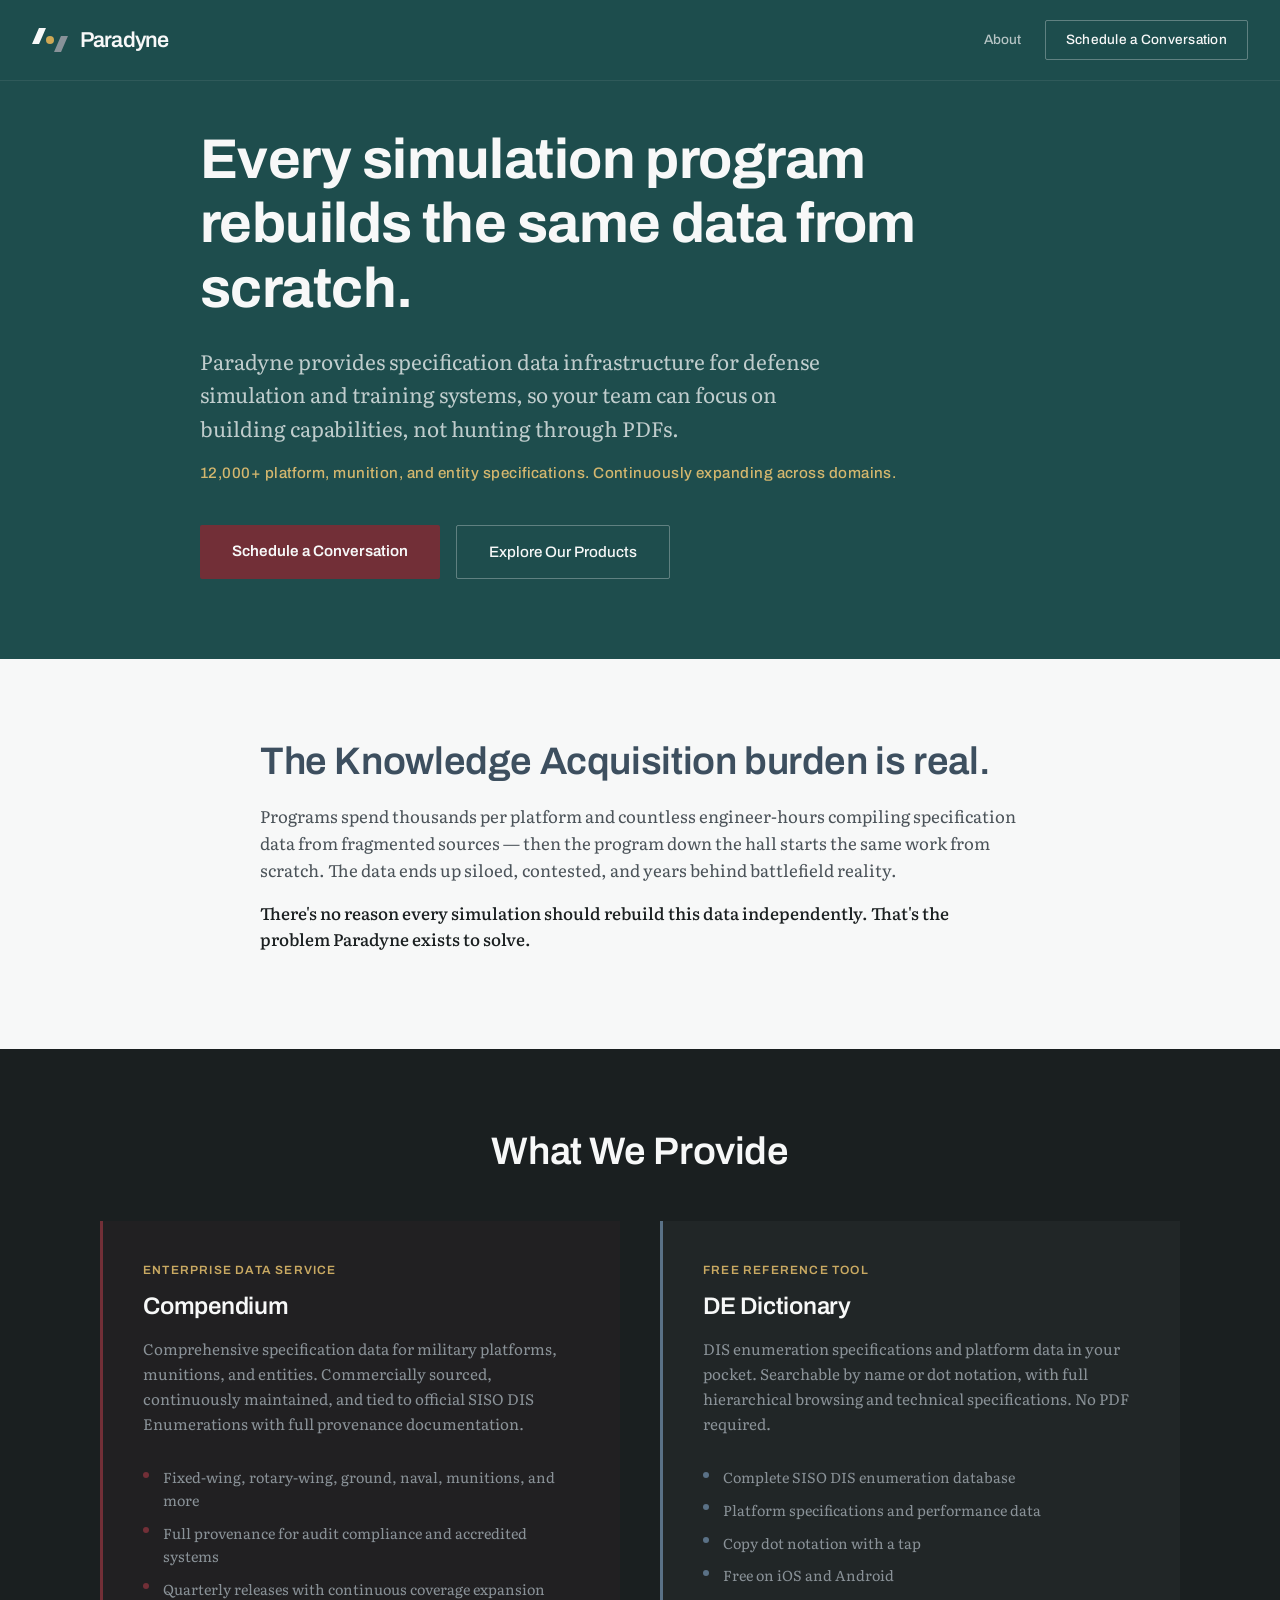
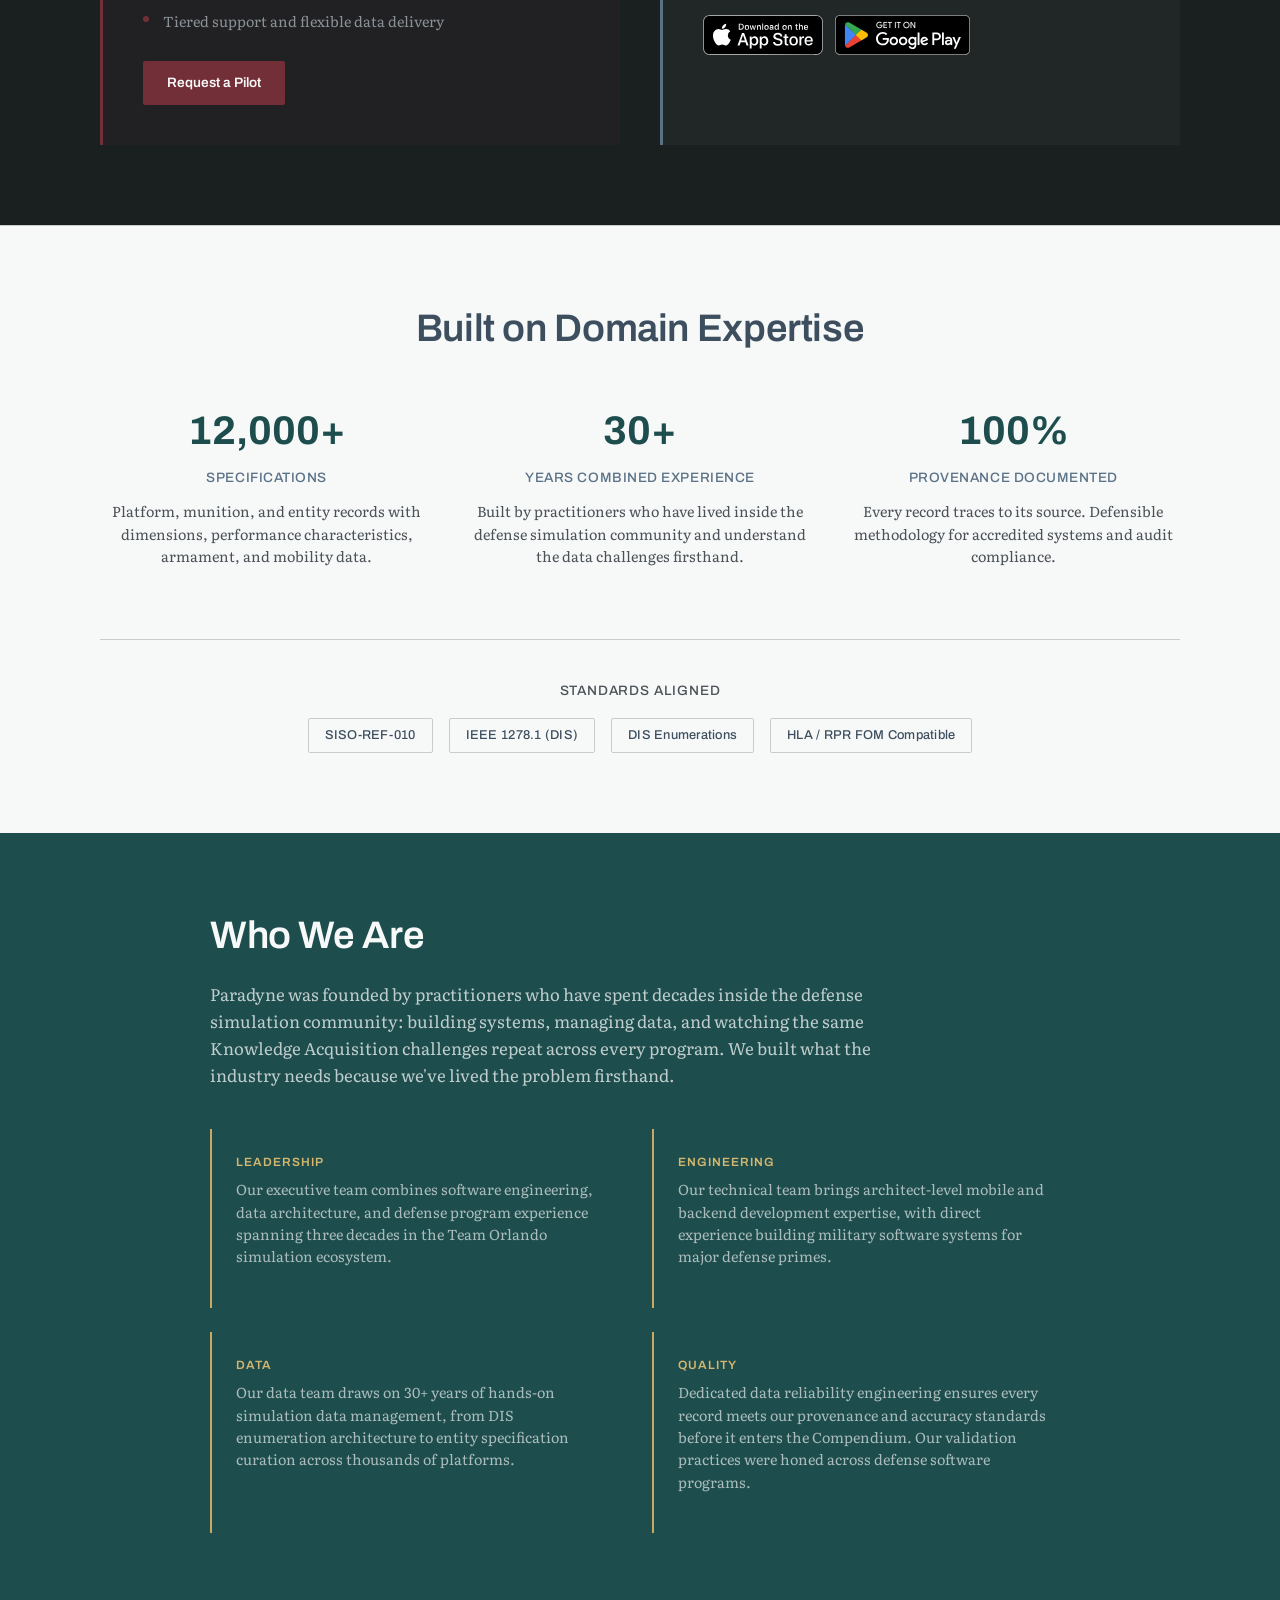
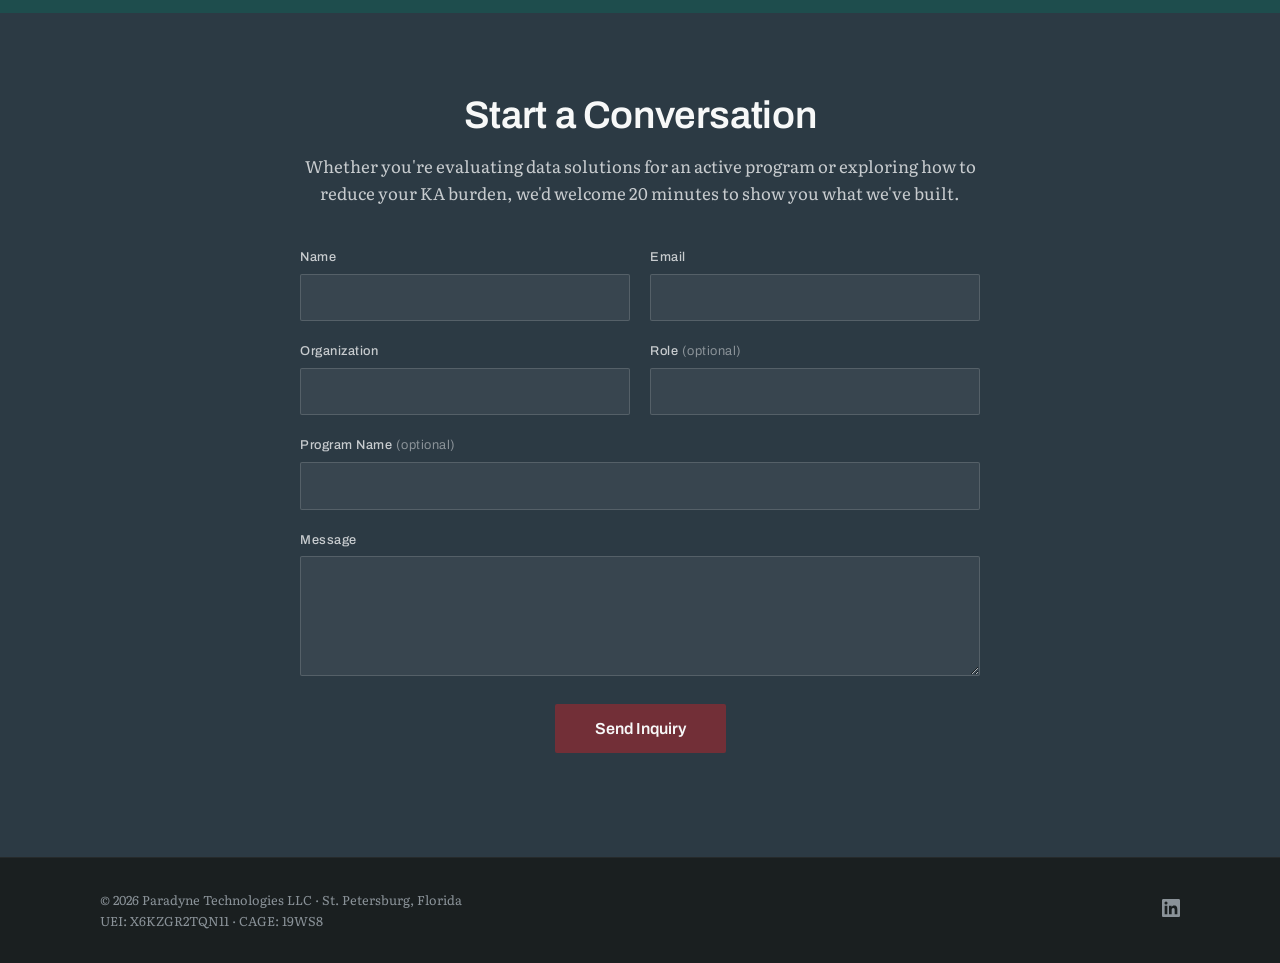
==== commit 1cd2ac27: "Added SAM.gov UEI and CAGE numbers to footer. Co-Authored-By: Claude Opus 4.6 (1M context) <noreply@" ====
--- a/index.html
+++ b/index.html
@@ -820,7 +820,7 @@
           </ul>
           <div class="store-badges">
             <a href="https://apps.apple.com/app/id6754333997" target="_blank" rel="noopener" aria-label="Download on the App Store"><img src="/images/Download_on_the_App_Store_Badge_US-UK_RGB_blk_092917.svg" alt="Download on the App Store" height="40"></a>
-            <a href="https://play.google.com/store/apps/details?id=tech.paradyne.dedictionary" target="_blank" rel="noopener" aria-label="Get it on Google Play"><img src="/images/GetItOnGooglePlay_Badge_Web_color_English.svg" alt="Get it on Google Play" height="40"></a>
+            <a href="https://play.google.com/store/apps/details?id=tech.paradyne.dedictionary&amp;pli=1" target="_blank" rel="noopener" aria-label="Get it on Google Play"><img src="/images/GetItOnGooglePlay_Badge_Web_color_English.svg" alt="Get it on Google Play" height="40"></a>
           </div>
         </div>
       </div>
@@ -940,6 +940,7 @@
     <div class="footer-inner">
       <div class="footer-left">
         &copy; 2026 Paradyne Technologies LLC &middot; St. Petersburg, Florida
+        <br>UEI: X6KZGR2TQN11 &middot; CAGE: 19WS8
       </div>
       <div class="footer-right">
         <a href="https://www.linkedin.com/company/paradyne-tech" target="_blank" rel="noopener" aria-label="Paradyne on LinkedIn">
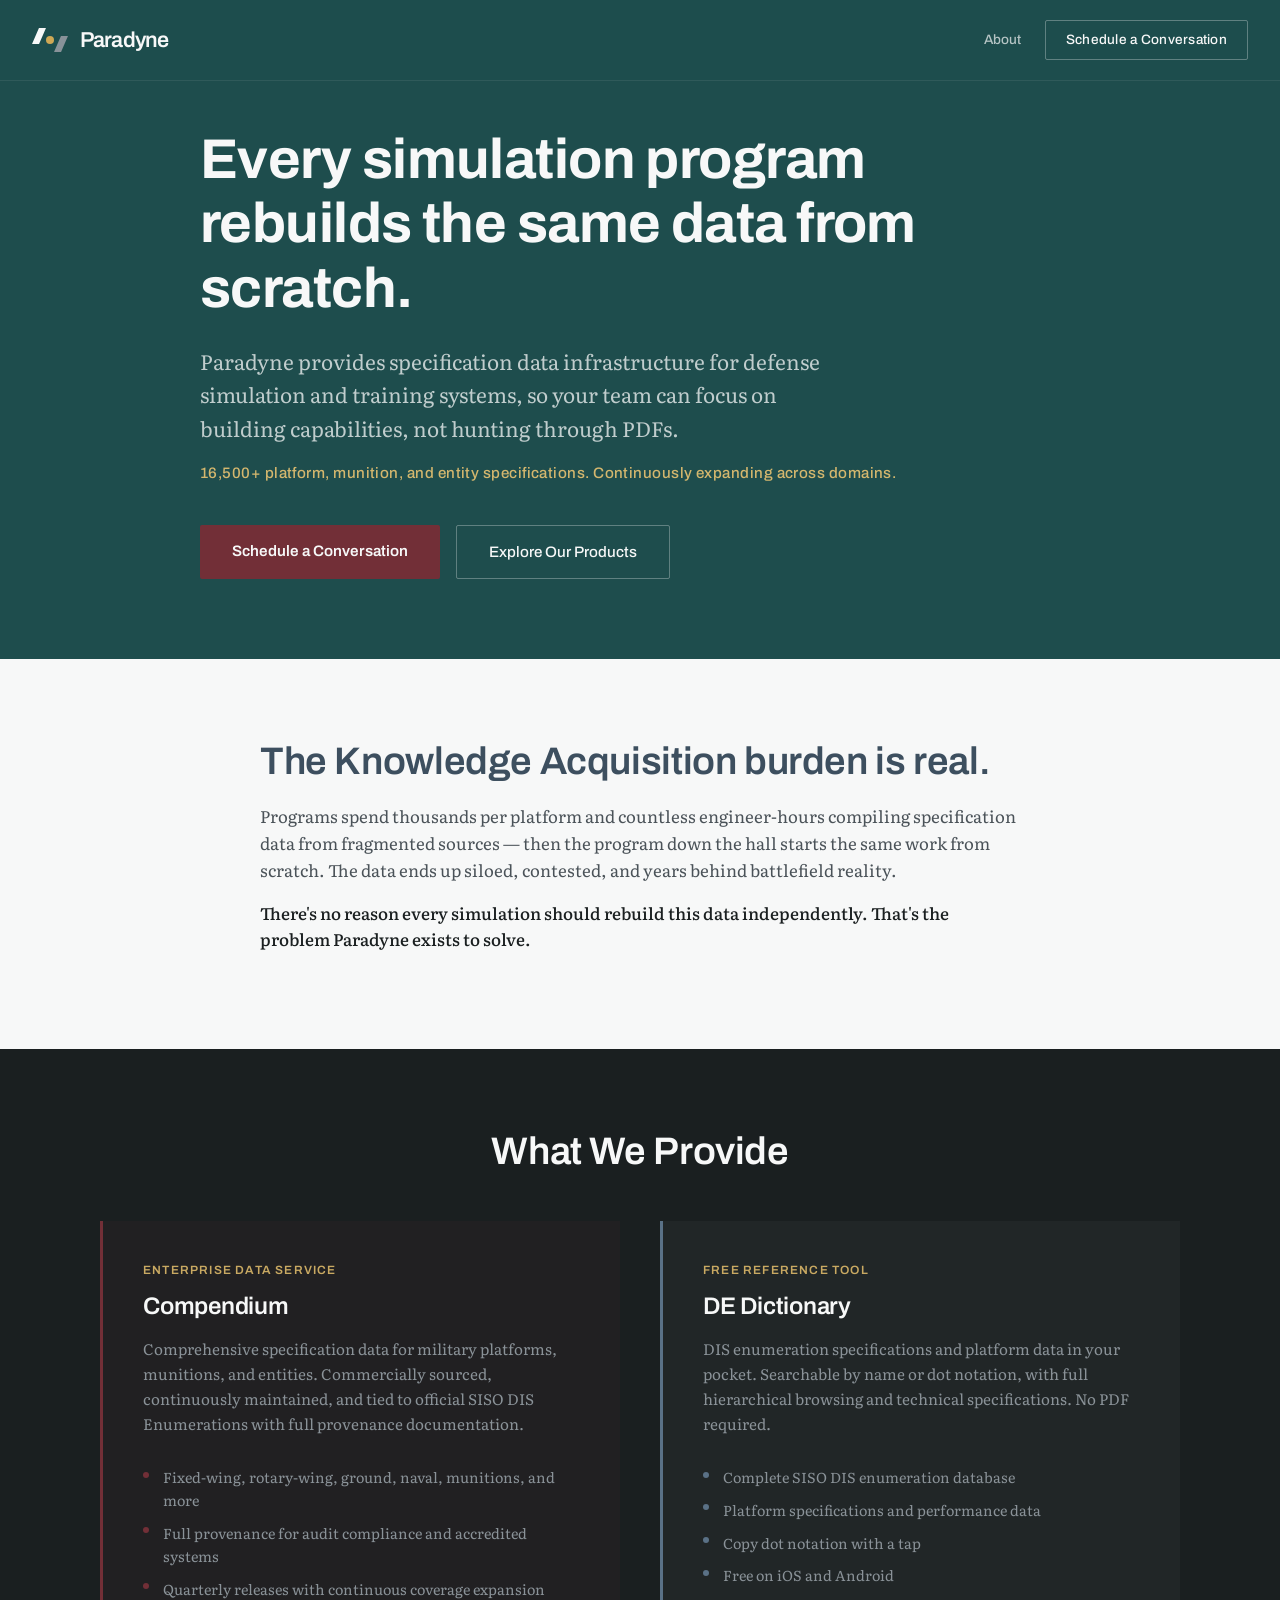
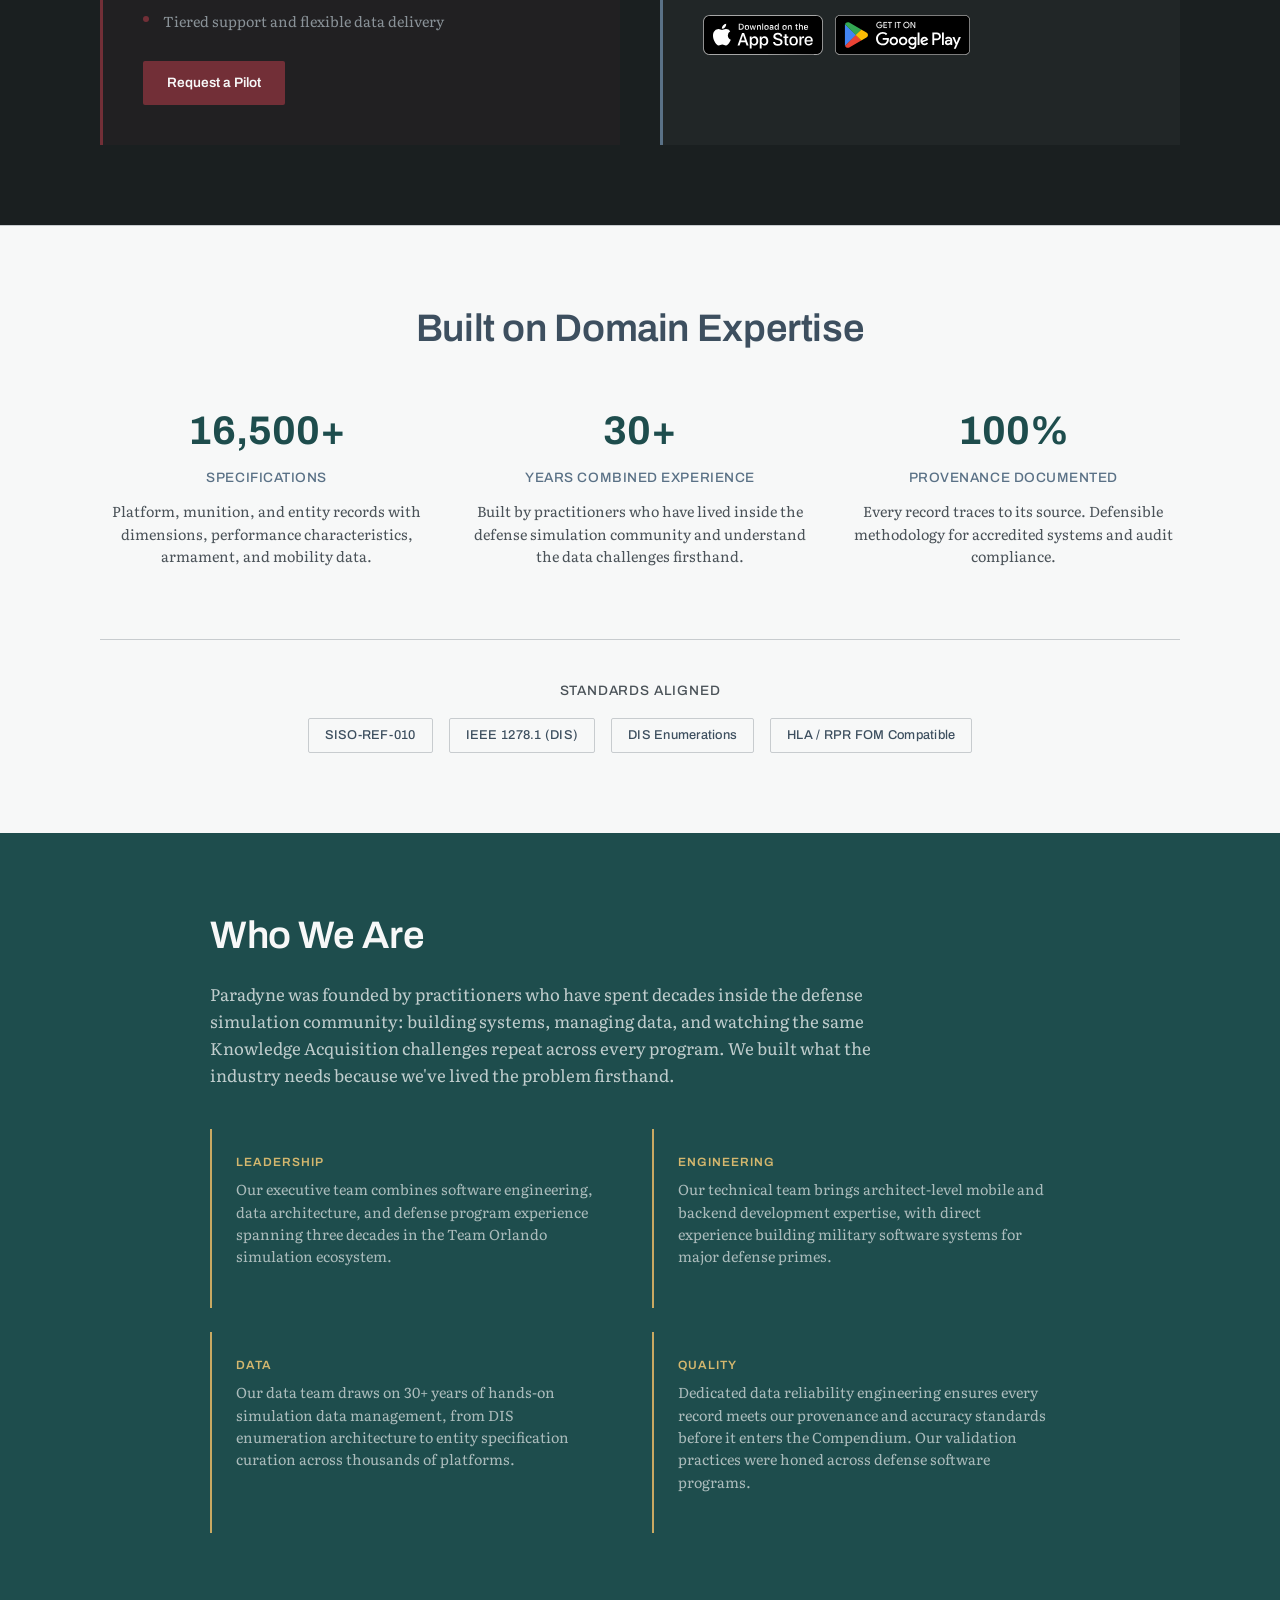
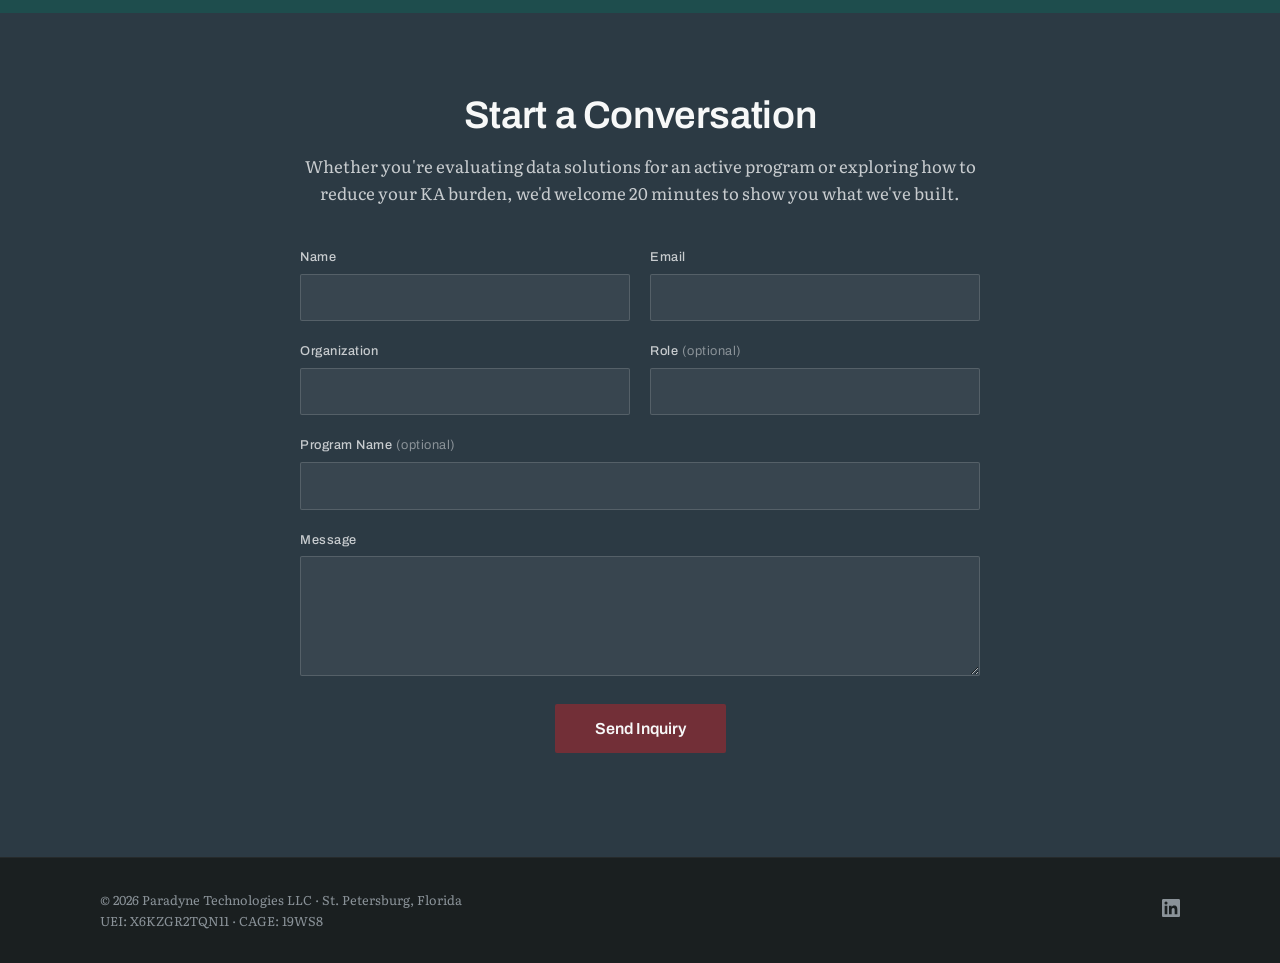
==== commit f07dabfa: "Updated enriched record count from 12,000+ to 16,500+. Co-Authored-By: Claude Opus 4.6 (1M context) " ====
--- a/index.html
+++ b/index.html
@@ -4,19 +4,19 @@
   <meta charset="UTF-8">
   <meta name="viewport" content="width=device-width, initial-scale=1.0">
   <title>Paradyne Technologies — Specification Data for Defense Simulation</title>
-  <meta name="description" content="Authoritative specification data for defense simulation and training systems. 12,000+ platform, munition, and entity specifications tied to SISO DIS Enumerations.">
+  <meta name="description" content="Authoritative specification data for defense simulation and training systems. 16,500+ platform, munition, and entity specifications tied to SISO DIS Enumerations.">
   <!-- Open Graph -->
   <meta property="og:type" content="website">
   <meta property="og:url" content="https://paradyne.tech/">
   <meta property="og:title" content="Paradyne Technologies — Specification Data for Defense Simulation">
-  <meta property="og:description" content="Authoritative specification data for defense simulation and training systems. 12,000+ platform, munition, and entity specifications tied to SISO DIS Enumerations.">
+  <meta property="og:description" content="Authoritative specification data for defense simulation and training systems. 16,500+ platform, munition, and entity specifications tied to SISO DIS Enumerations.">
   <meta property="og:image" content="https://paradyne.tech/og-image.png">
   <meta property="og:image:width" content="1200">
   <meta property="og:image:height" content="630">
   <!-- Twitter Card -->
   <meta name="twitter:card" content="summary_large_image">
   <meta name="twitter:title" content="Paradyne Technologies — Specification Data for Defense Simulation">
-  <meta name="twitter:description" content="Authoritative specification data for defense simulation and training systems. 12,000+ platform, munition, and entity specifications tied to SISO DIS Enumerations.">
+  <meta name="twitter:description" content="Authoritative specification data for defense simulation and training systems. 16,500+ platform, munition, and entity specifications tied to SISO DIS Enumerations.">
   <meta name="twitter:image" content="https://paradyne.tech/og-image.png">
   <link rel="icon" href="/favicon.svg" type="image/svg+xml">
   <link rel="icon" href="/favicon.ico" sizes="48x48">
@@ -772,7 +772,7 @@
     <div class="container">
       <h1>Every simulation program rebuilds the same data from scratch.</h1>
       <p class="subtitle">Paradyne provides specification data infrastructure for defense simulation and training systems, so your team can focus on building capabilities, not hunting through PDFs.</p>
-      <p class="data-line">12,000+ platform, munition, and entity specifications. Continuously expanding across domains.</p>
+      <p class="data-line">16,500+ platform, munition, and entity specifications. Continuously expanding across domains.</p>
       <div class="hero-ctas">
         <a href="#contact" class="btn-primary">Schedule a Conversation</a>
         <a href="#products" class="btn-secondary">Explore Our Products</a>
@@ -833,7 +833,7 @@
       <h2>Built on Domain Expertise</h2>
       <div class="cred-grid">
         <div class="cred-item">
-          <div class="cred-number">12,000+</div>
+          <div class="cred-number">16,500+</div>
           <div class="cred-label">Specifications</div>
           <p class="cred-detail">Platform, munition, and entity records with dimensions, performance characteristics, armament, and mobility data.</p>
         </div>
